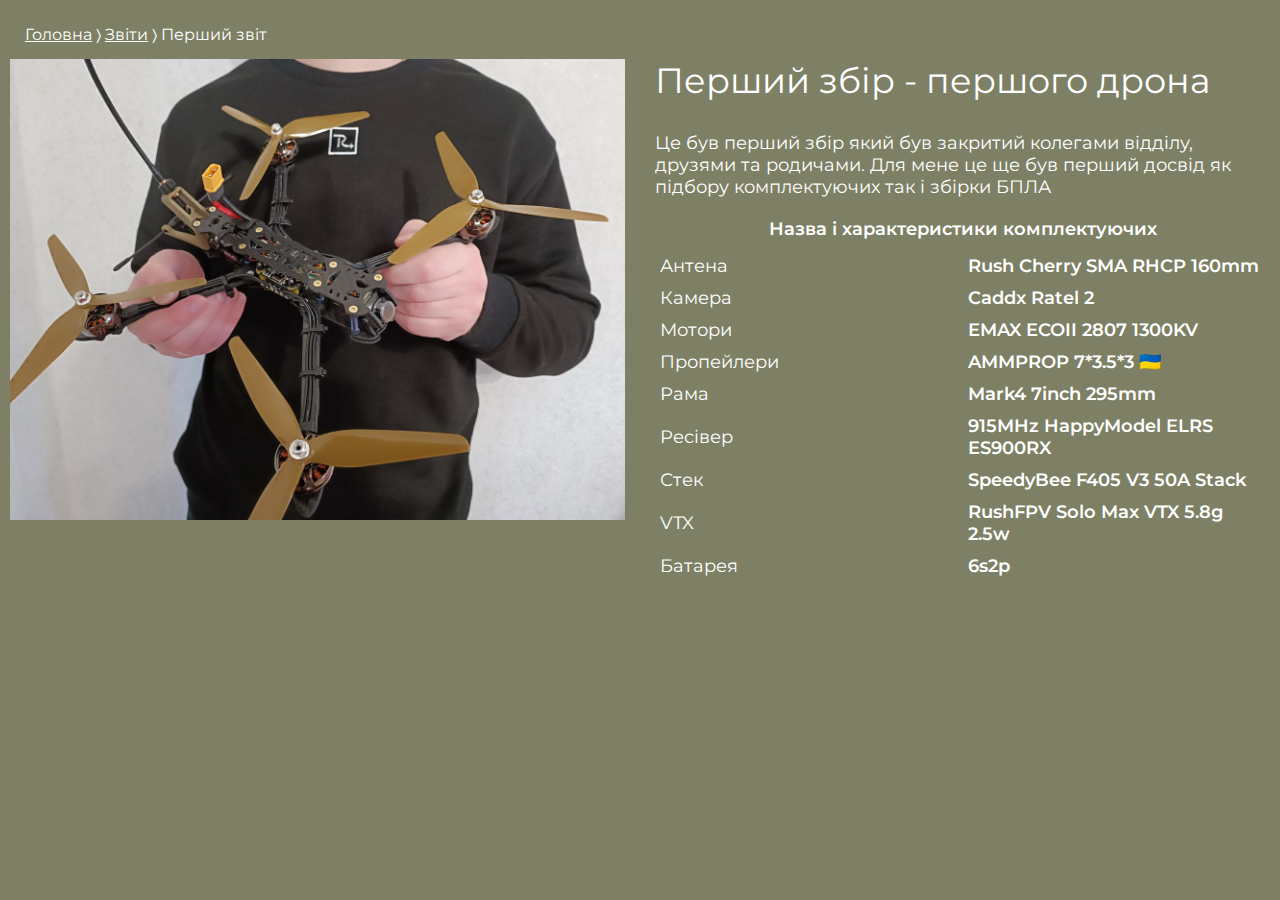
==== report_1.html @ 1158c034 "added new page" ====
<!DOCTYPE html>
<html lang="en">
  <head>
    <meta charset="UTF-8" />
    <meta name="viewport" content="width=device-width, initial-scale=1.0" />
    <title>Drone for V</title>
    <link rel="stylesheet" href="/static/css/style.css">
    <link rel="preconnect" href="https://fonts.googleapis.com">
    <link rel="preconnect" href="https://fonts.gstatic.com" crossorigin>
    <link href="https://fonts.googleapis.com/css2?family=Montserrat:ital,wght@0,100..900;1,100..900&display=swap" rel="stylesheet">
  </head>
  <body>
    <!-- <header class="header"></header> -->
    <main class="main main-first-rp">
        <nav class="breadcrumb">
            <ul class="breadcrumb__list">
                <li class="breadcrumb__item"><a class="breadcrumb__link" href="/index.html">Головна</a></li>
                <li class="breadcrumb__item"><a class="breadcrumb__link" href="/reports.html">Звіти</a></li>
                <li class="breadcrumb__item"><span class="breadcrumb__page">Перший звіт</span></li>
            </ul>
        </nav>
      <div class="container">
        <section class="first-rp">
            <div class="first-rp__wrapper">
                <div class="first-rp__slider">
                    <img class="first-rp__slider-img" src="/static/img/photo_2024-02-25_12-44-21.jpg" alt="slider photo">
                </div>
                <div class="first-rp__table">
                    <h3 class="first-rp__table-title">Перший збір - першого дрона</h3>
                    <p class="first-rp__table-descr">
                        Це був перший збір який був закритий колегами відділу, друзями та родичами. 
                        Для мене це ще був перший досвід як підбору комплектуючих так і збірки БПЛА
                    </p>
                    
                    <div class="table" role="region" tabindex="0">
                        <table>
                            <caption class="table__caption">Назва і характеристики комплектуючих</caption>
                            <tbody>
                                <tr>
                                    <td>Антена</td>
                                    <td>Rush Cherry SMA RHCP 160mm</td>
                                </tr>
                                <tr>
                                    <td>Камера</td>
                                    <td>Caddx Ratel 2</td>
                                </tr>
                                <tr>
                                    <td>Мотори</td>
                                    <td>EMAX ECOII 2807 1300KV</td>
                                </tr>
                                <tr>
                                    <td>Пропейлери</td>
                                    <td>AMMPROP 7*3.5*3 🇺🇦</td>
                                </tr>
                                <tr>
                                    <td>Рама</td>
                                    <td>Mark4 7inch 295mm</td>
                                </tr>
                                <tr>
                                    <td>Ресівер</td>
                                    <td>915MHz HappyModel ELRS ES900RX</td>
                                </tr>
                                <tr>
                                    <td>Стек</td>
                                    <td>SpeedyBee F405 V3 50A Stack</td>
                                </tr>
                                <tr>
                                    <td>VTX</td>
                                    <td>RushFPV Solo Max VTX 5.8g 2.5w</td>
                                </tr>
                                <tr>
                                    <td>Батарея</td>
                                    <td>6s2p&nbsp;</td>
                                </tr>
                            </tbody>
                        </table>
                    </div>
                </div>
            </div>
        </section>
      </div>
    </main>
    <!-- <footer class="footer"></footer> -->
  </body>
</html>
---- static/css/style.css ----
@charset "UTF-8";
*,
*::after,
*::before {
  box-sizing: border-box;
}

ul,
ol,
li {
  padding: 0;
  margin: 0;
  list-style: none;
}

h1,
h2,
h3,
h4,
h5,
h6 {
  margin: 0;
  padding: 0;
  font-weight: inherit;
  font-size: inherit;
}

a {
  text-decoration: none;
  color: inherit;
}

p {
  margin: 0;
}

body {
  font-family: "Montserrat";
  font-size: 18px;
  font-weight: 400;
  color: #fff;
  margin: 0;
}

.page-title {
  font-size: 30px;
  font-weight: 600;
  line-height: 32px;
}

.box-title {
  font-size: 22px;
  font-weight: 600;
  line-height: 32px;
}

.page-descr {
  line-height: 24px;
}

.breadcrumb {
  font-size: 16px;
  padding: 15px;
}
.breadcrumb__list {
  display: flex;
  align-items: center;
}
.breadcrumb__item {
  position: relative;
}
.breadcrumb__item:not(:last-child)::after {
  margin: 0 0.25rem;
  content: "〉";
}
.breadcrumb__item:not(:last-child):hover {
  color: #d9d9d9;
}
.breadcrumb__link {
  text-decoration: underline;
}

.container {
  max-width: 1280px;
  margin: 0 auto;
}

.main {
  background: #7d8064;
  min-height: 100vh;
  padding: 10px;
}
.main__wrapper {
  display: flex;
  justify-content: space-between;
}
.main__decoration-img {
  max-width: 100%;
  height: auto;
}
.main__text {
  display: flex;
  flex-direction: column;
  justify-content: space-around;
}
.main__button-link {
  display: inline-block;
  width: 50%;
  font-size: 20px;
  font-weight: 600;
  text-align: center;
  border: solid 1px #fff;
  border-radius: 20px;
  padding: 15px;
  transition: all 0.3s;
}
.main__button-link:hover {
  width: 80%;
  background-color: #fff;
  color: #7d8064;
}

.main-reports {
  display: block;
}

.main-index {
  display: flex;
  align-items: center;
}

.reports {
  padding: 40px 20px;
}
.reports__wrapper {
  display: grid;
  grid-template-columns: repeat(2, 1fr);
  grid-template-rows: repeat(3, 3fr);
  gap: 20px;
}
.reports__item {
  padding: 10px 15px 25px;
  border: solid 1px #fff;
  border-radius: 10px;
  display: flex;
  flex-direction: column;
  gap: 20px;
  justify-content: space-between;
}
.reports__item-photo {
  width: 100%;
  height: auto;
}

.first-rp__wrapper {
  display: flex;
  gap: 30px;
}
.first-rp__table {
  overflow: auto;
  width: 50%;
}
.first-rp__table-title {
  font-size: 35px;
  margin-bottom: 30px;
}
.first-rp__table-descr {
  margin-bottom: 20px;
}
.first-rp__slider {
  width: 50%;
}
.first-rp__slider-img {
  width: 100%;
  height: auto;
}

.table__caption {
  caption-side: top;
  padding-bottom: 10px;
  font-weight: 600;
}
.table table {
  height: 100%;
  width: 100%;
  table-layout: fixed;
  border-collapse: collapse;
  border-spacing: 1px;
  text-align: left;
}
.table th, .table td {
  color: #fff;
  padding: 5px;
}
.table td:last-child {
  font-weight: 600;
}

@media (max-width: 1020px) {
  .main__wrapper {
    flex-direction: column;
    justify-content: center;
    gap: 50px;
  }
  .main__text {
    align-items: center;
    gap: 20px;
  }
  .main__title {
    margin-bottom: 20px;
  }
  .main__button {
    width: 100%;
  }
  .main__button-link {
    width: 100%;
  }
  .main__button-link:hover {
    width: 100%;
  }
}
@media (max-width: 720px) {
  .reports {
    padding: 20px 10px;
  }
  .reports__wrapper {
    grid-template-columns: 1fr;
  }
  .reports__item-decription, .reports__item-btn {
    font-size: 16px;
  }
}/*# sourceMappingURL=style.css.map */
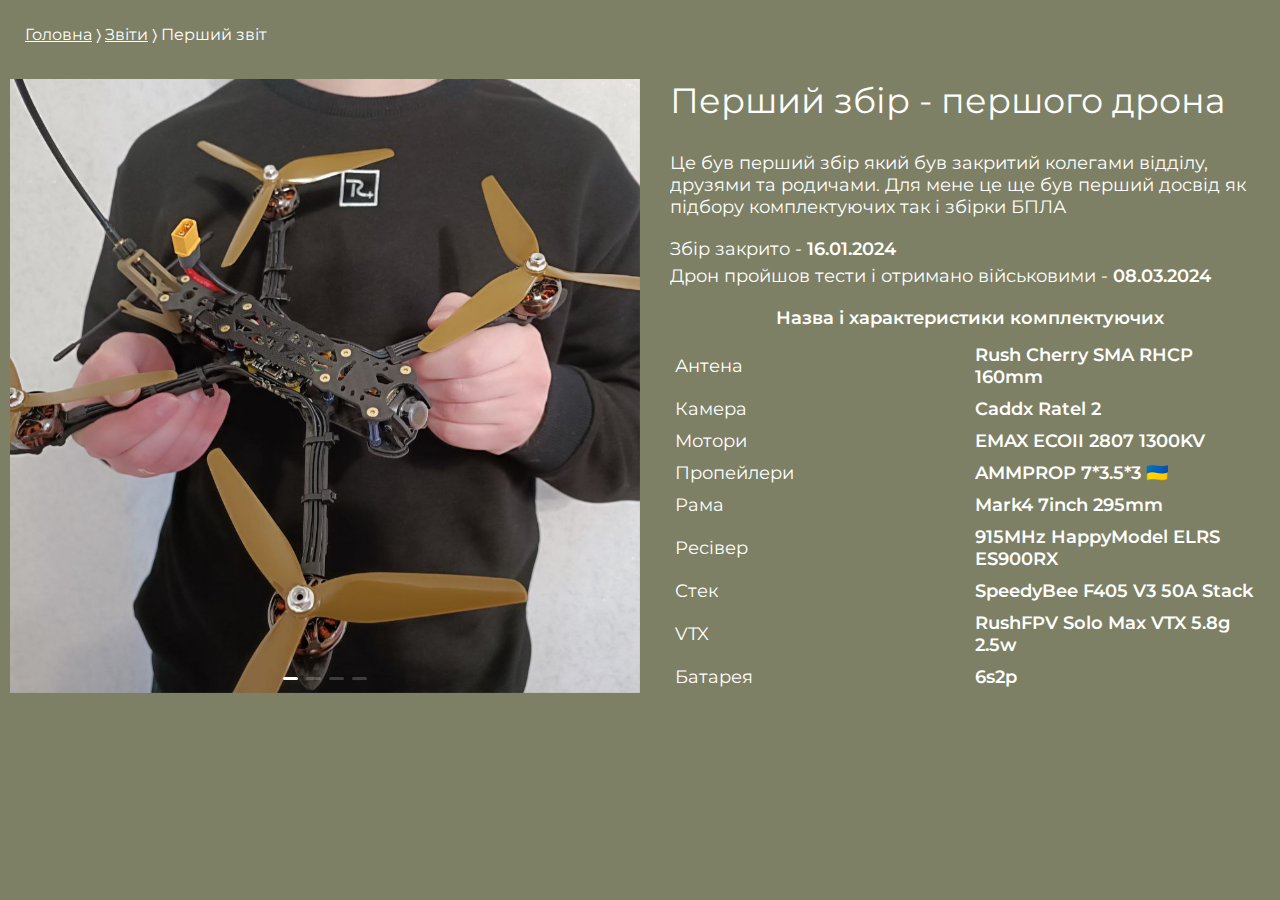
==== commit 8d97d083: "added slider" ====
--- a/report_1.html
+++ b/report_1.html
@@ -4,6 +4,7 @@
     <meta charset="UTF-8" />
     <meta name="viewport" content="width=device-width, initial-scale=1.0" />
     <title>Drone for V</title>
+    <link rel="stylesheet" href="https://cdn.jsdelivr.net/npm/swiper@11/swiper-bundle.min.css" />
     <link rel="stylesheet" href="/static/css/style.css">
     <link rel="preconnect" href="https://fonts.googleapis.com">
     <link rel="preconnect" href="https://fonts.gstatic.com" crossorigin>
@@ -23,7 +24,23 @@
         <section class="first-rp">
             <div class="first-rp__wrapper">
                 <div class="first-rp__slider">
-                    <img class="first-rp__slider-img" src="/static/img/photo_2024-02-25_12-44-21.jpg" alt="slider photo">
+                    <div class="swiper mySwiper">
+                        <div class="swiper-wrapper">
+                            <div class="swiper-slide">
+                                <img class="swiper-slide-img" src="/static/img/photo_2024-02-25_12-44-21.jpg" alt="">
+                            </div>
+                            <div class="swiper-slide">
+                                <img class="swiper-slide-img" src="/static/img/photo_2024-02-25_12-44-212.jpg" alt="">
+                            </div>
+                            <div class="swiper-slide">
+                                <img class="swiper-slide-img" src="/static/img/photo_2024-02-25_12-44-21 (2).jpg" alt="">
+                            </div>
+                            <div class="swiper-slide">
+                                <img class="swiper-slide-img" src="/static/img/photo_2024-02-25_12-44-21 (3).jpg" alt="">
+                            </div>
+                        </div>
+                        <div class="swiper-pagination"></div>
+                    </div>
                 </div>
                 <div class="first-rp__table">
                     <h3 class="first-rp__table-title">Перший збір - першого дрона</h3>
@@ -31,7 +48,10 @@
                         Це був перший збір який був закритий колегами відділу, друзями та родичами. 
                         Для мене це ще був перший досвід як підбору комплектуючих так і збірки БПЛА
                     </p>
-                    
+                    <ul class="first-rp__table-list">
+                        <li class="first-rp__table-checkpoint">Збір закрито - <span class="span-w600">16.01.2024</span></li>
+                        <li class="first-rp__table-checkpoint">Дрон пройшов тести і отримано військовими - <span class="span-w600">08.03.2024</span></li>
+                    </ul>
                     <div class="table" role="region" tabindex="0">
                         <table>
                             <caption class="table__caption">Назва і характеристики комплектуючих</caption>
@@ -77,9 +97,14 @@
                     </div>
                 </div>
             </div>
+
         </section>
       </div>
     </main>
     <!-- <footer class="footer"></footer> -->
+
+    <script src="https://cdn.jsdelivr.net/npm/swiper@11/swiper-bundle.min.js"></script>
+    <script src="/js/main.js"></script>
+
   </body>
 </html>
--- a/static/css/style.css
+++ b/static/css/style.css
@@ -80,6 +80,10 @@
   text-decoration: underline;
 }
 
+.span-w600 {
+  font-weight: 600;
+}
+
 .container {
   max-width: 1280px;
   margin: 0 auto;
@@ -152,6 +156,9 @@
   height: auto;
 }
 
+.first-rp {
+  padding: 20px 0;
+}
 .first-rp__wrapper {
   display: flex;
   gap: 30px;
@@ -159,6 +166,12 @@
 .first-rp__table {
   overflow: auto;
   width: 50%;
+}
+.first-rp__table-list {
+  display: flex;
+  flex-direction: column;
+  gap: 5px;
+  margin-bottom: 20px;
 }
 .first-rp__table-title {
   font-size: 35px;
@@ -194,6 +207,35 @@
 }
 .table td:last-child {
   font-weight: 600;
+}
+
+.swiper {
+  width: 100%;
+  height: 100%;
+}
+
+.swiper-slide {
+  text-align: center;
+  font-size: 18px;
+  background: #fff;
+  display: flex;
+  justify-content: center;
+  align-items: center;
+}
+
+.swiper-slide img {
+  display: block;
+  width: 100%;
+  height: 100%;
+  -o-object-fit: cover;
+     object-fit: cover;
+}
+
+.swiper-pagination-bullet {
+  background-color: #fff;
+  width: 15px;
+  height: 3px;
+  border-radius: 5px;
 }
 
 @media (max-width: 1020px) {
@@ -218,6 +260,13 @@
   .main__button-link:hover {
     width: 100%;
   }
+  .first-rp__wrapper {
+    flex-wrap: wrap;
+    justify-content: center;
+  }
+  .first-rp__table, .first-rp__slider {
+    width: 100%;
+  }
 }
 @media (max-width: 720px) {
   .reports {
